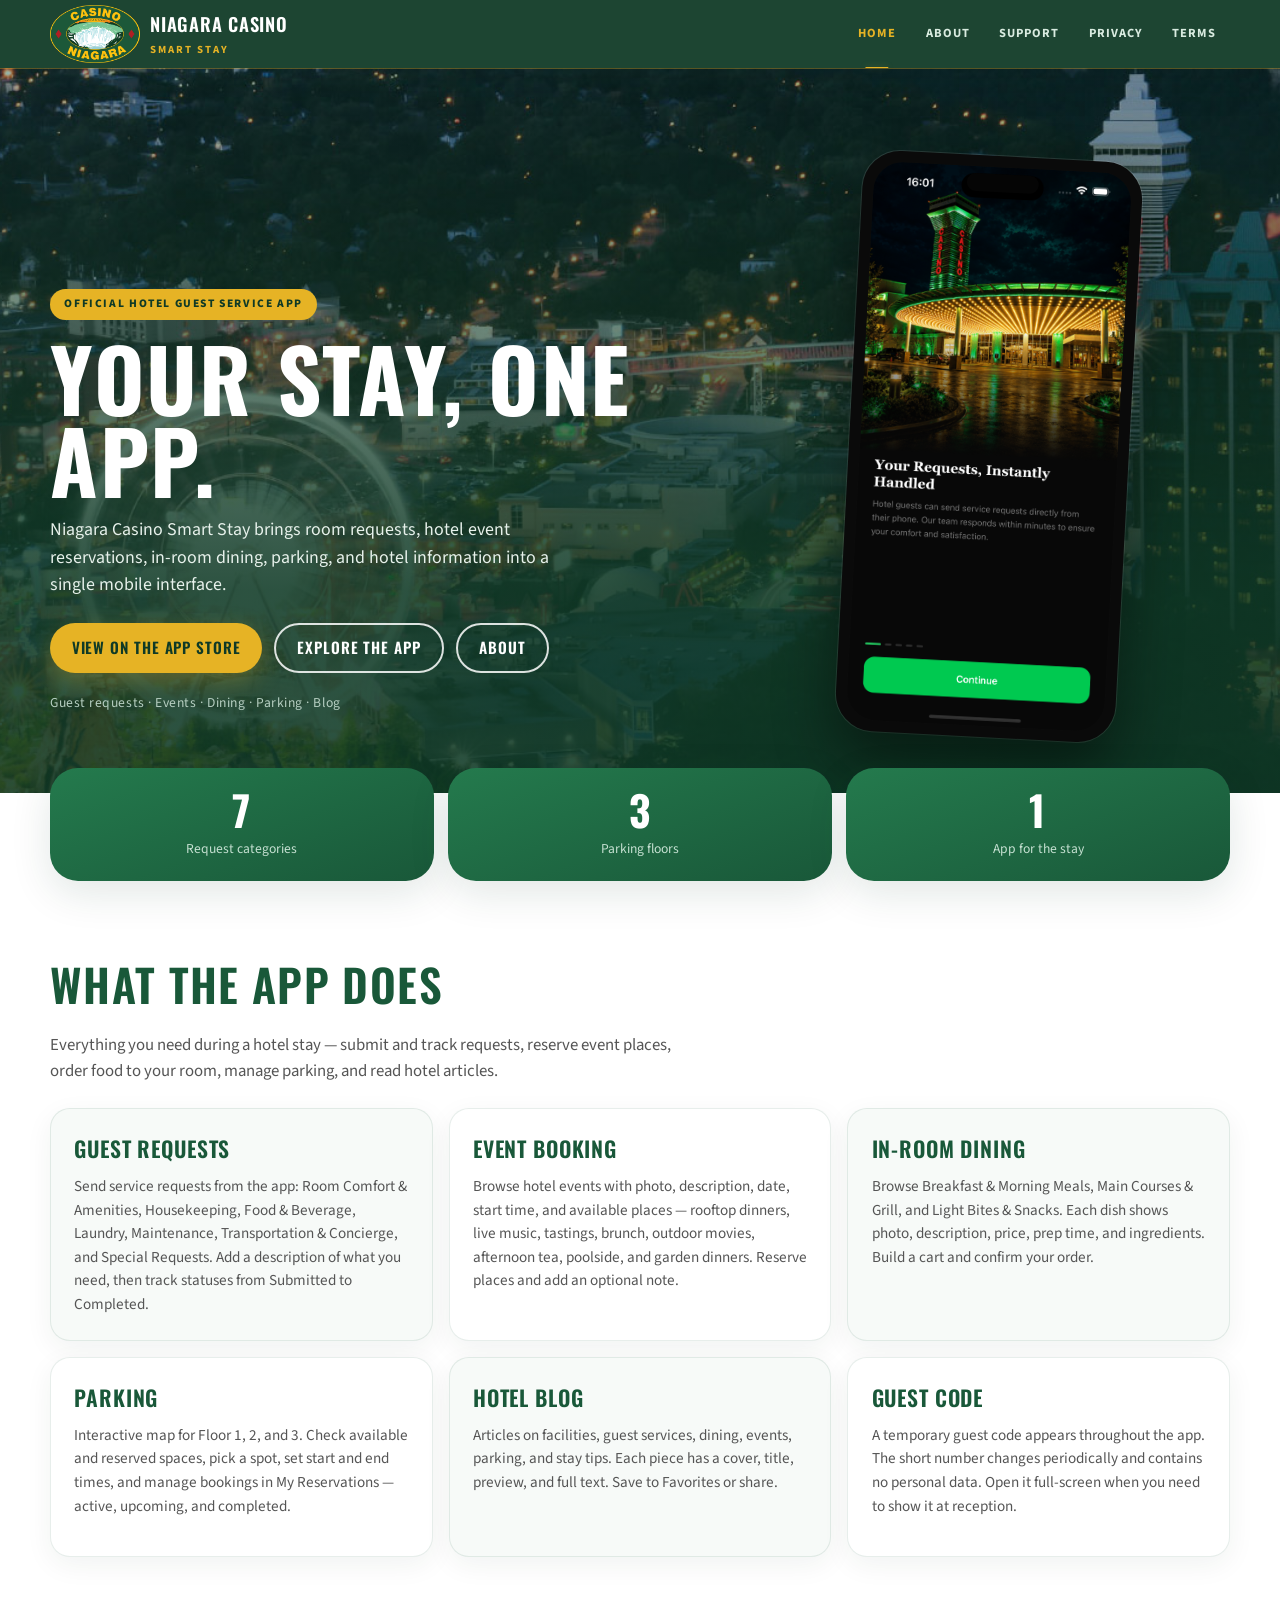
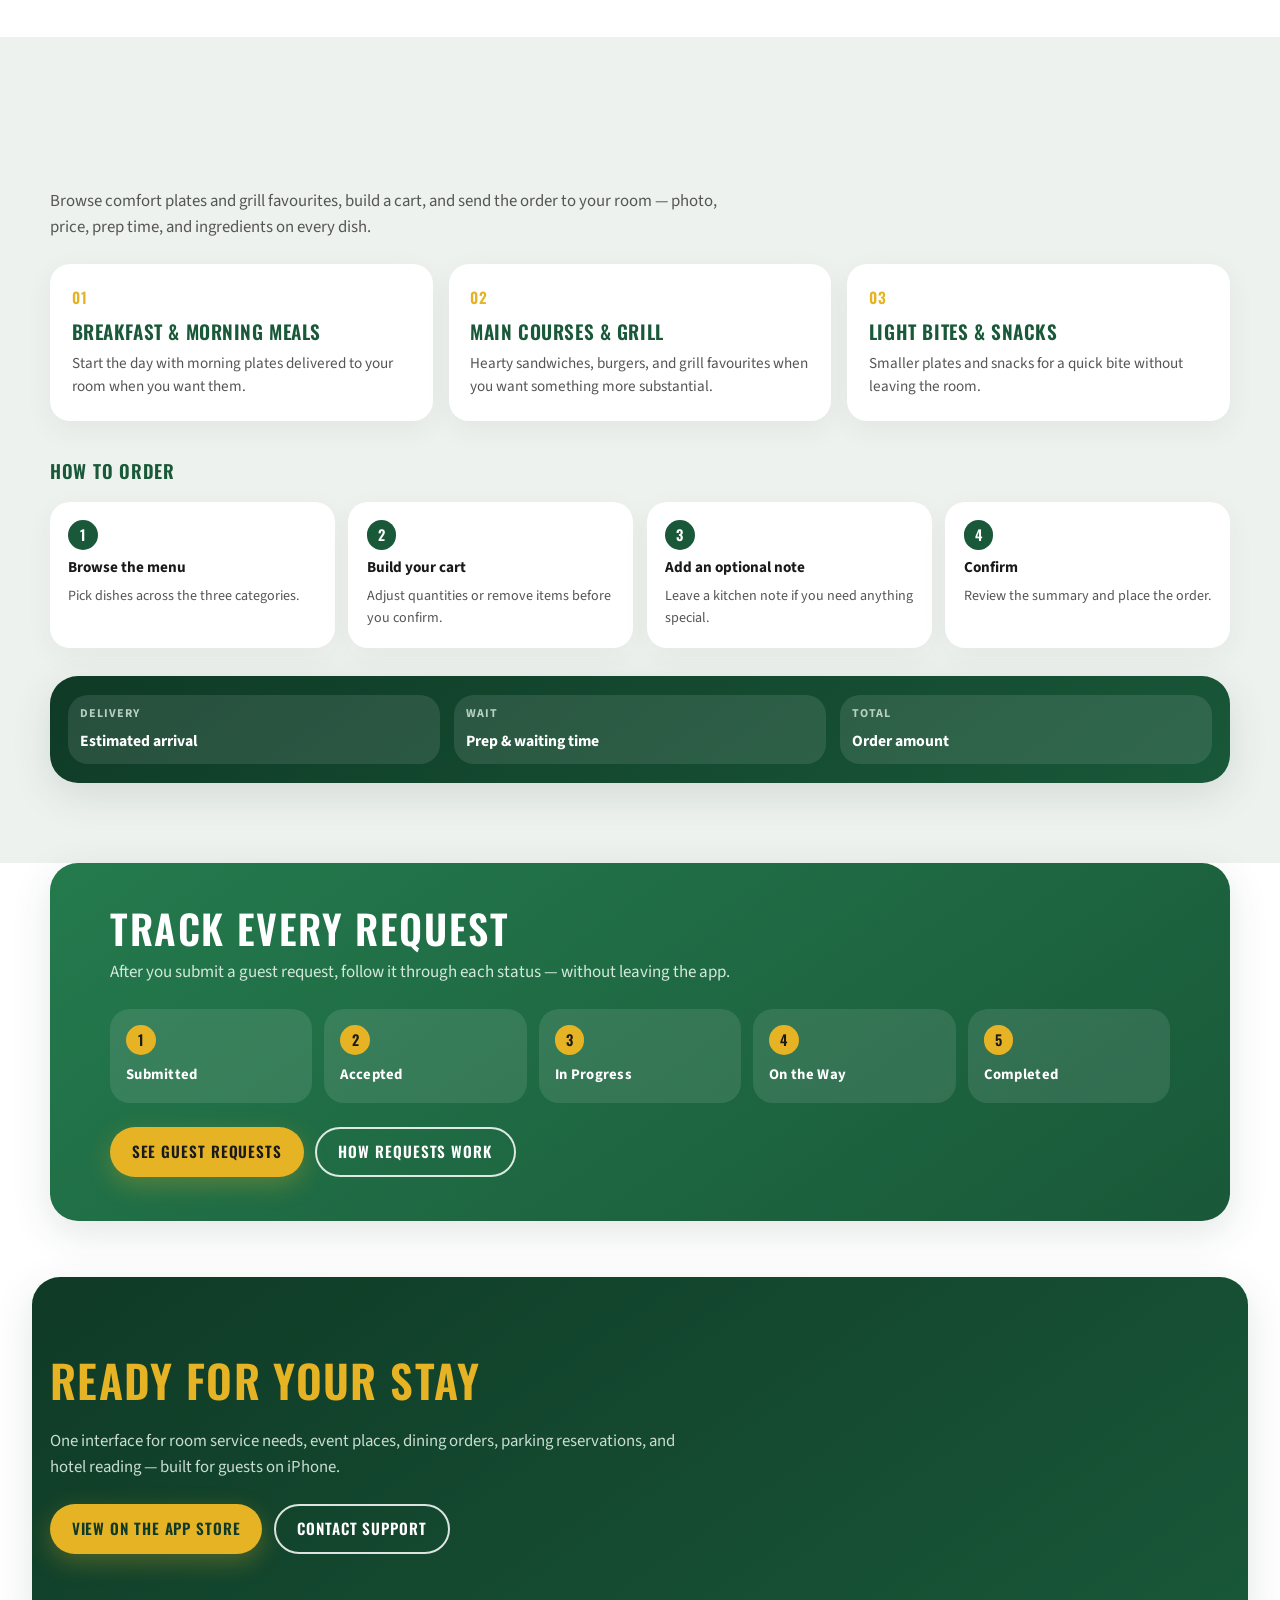
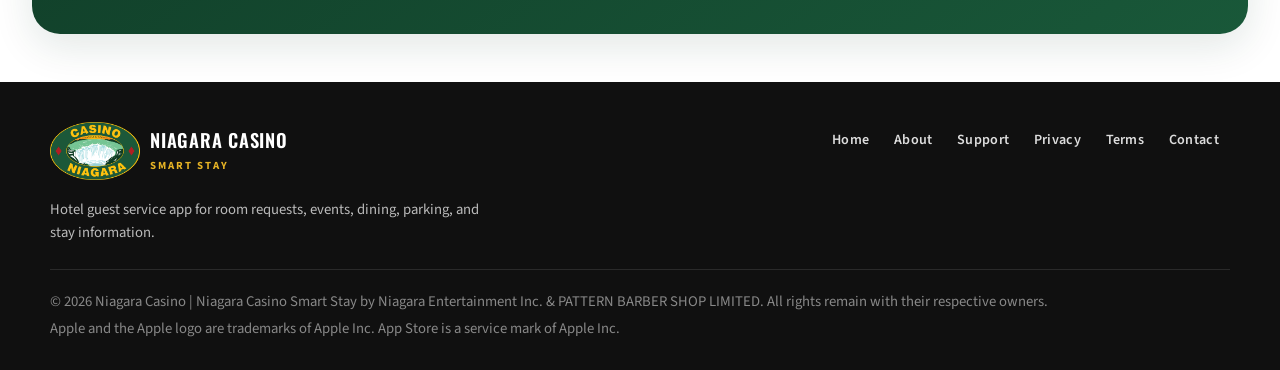
==== index.html @ 64c8ab22 "update Co-authored-by: Cursor <cursoragent@cursor.com>" ====
<!doctype html>
<html lang="en-CA">
  <head>
    <meta charset="utf-8" />
    <meta name="viewport" content="width=device-width, initial-scale=1" />
    <title>Niagara Casino Smart Stay</title>
    <meta
      name="description"
      content="Niagara Casino Smart Stay — hotel guest services in one app: room requests, event booking, in-room dining, parking, and hotel info."
    />
    <link rel="canonical" href="./" />
    <meta property="og:type" content="website" />
    <meta property="og:title" content="Niagara Casino Smart Stay" />
    <meta
      property="og:description"
      content="Room requests, events, dining, parking, and hotel info in one mobile app."
    />
    <meta
      property="og:image"
      content="assets/images/Casino_Niagara_Falls_1440x600.jpg"
    />
    <meta name="theme-color" content="#0f3a26" />
    <link rel="icon" href="assets/images/logo.png" type="image/png" />
    <link rel="manifest" href="site.webmanifest" />
    <link rel="stylesheet" href="assets/css/styles.css" />
  </head>
  <body>
    <a class="skip" href="#content">Skip to content</a>
    <header class="mast">
      <div class="shell mast-inner">
        <a class="brand" href="./">
          <img src="assets/images/logo.png" alt="" />
          <span><b>Niagara Casino</b><small>Smart Stay</small></span>
        </a>
        <button
          class="burger"
          type="button"
          aria-label="Open menu"
          aria-expanded="false"
          aria-controls="nav"
        >
          <i></i>
        </button>
        <nav class="menu" id="nav" aria-label="Primary">
          <ul>
            <li><a href="./" aria-current="page">Home</a></li>
            <li><a href="about/">About</a></li>
            <li><a href="support/">Support</a></li>
            <li><a href="privacy/">Privacy</a></li>
            <li><a href="terms/">Terms</a></li>
          </ul>
        </nav>
        <button
          class="shade"
          type="button"
          aria-label="Close menu"
          tabindex="-1"
        ></button>
      </div>
    </header>

    <main id="content">
      <section class="billboard">
        <div class="billboard-media" aria-hidden="true">
          <img
            src="assets/images/Casino_Niagara_Falls_1440x600.jpg"
            alt=""
            width="1440"
            height="600"
          />
        </div>
        <div class="shell billboard-grid">
          <div class="billboard-copy">
            <span class="tag">Official hotel guest service app</span>
            <h1>Your stay, one app.</h1>
            <p>
              Niagara Casino Smart Stay brings room requests, hotel event
              reservations, in-room dining, parking, and hotel information into
              a single mobile interface.
            </p>
            <div class="row">
              <a
                class="cta"
                href="https://apps.apple.com/us/app/niagara-casino-smart-stay/id6819690968"
                target="_blank"
                rel="noopener noreferrer"
                >View on the App Store</a
              >
              <a class="cta line" href="#features">Explore the app</a>
              <a class="cta line" href="about/">About</a>
            </div>
            <p class="meta">
              Guest requests · Events · Dining · Parking · Blog
            </p>
          </div>
          <figure class="phone-stage">
            <div class="phone">
              <img
                src="assets/images/app-screen.png?v=20261006"
                alt="Niagara Casino Smart Stay app screenshot"
                width="393"
                height="852"
              />
            </div>
          </figure>
        </div>
      </section>

      <ul class="ticker" aria-label="App highlights">
        <li><strong>7</strong><span>Request categories</span></li>
        <li><strong>3</strong><span>Parking floors</span></li>
        <li><strong>1</strong><span>App for the stay</span></li>
      </ul>

      <section class="block" id="features">
        <div class="shell">
          <h2 class="lead-line">What the app does</h2>
          <p class="blurb">
            Everything you need during a hotel stay — submit and track requests,
            reserve event places, order food to your room, manage parking, and
            read hotel articles.
          </p>
          <div class="mosaic">
            <article>
              <div>
                <h3>Guest Requests</h3>
                <p>
                  Send service requests from the app: Room Comfort &amp;
                  Amenities, Housekeeping, Food &amp; Beverage, Laundry,
                  Maintenance, Transportation &amp; Concierge, and Special
                  Requests. Add a description of what you need, then track
                  statuses from Submitted to Completed.
                </p>
              </div>
            </article>
            <article>
              <div>
                <h3>Event Booking</h3>
                <p>
                  Browse hotel events with photo, description, date, start time,
                  and available places — rooftop dinners, live music, tastings,
                  brunch, outdoor movies, afternoon tea, poolside, and garden
                  dinners. Reserve places and add an optional note.
                </p>
              </div>
            </article>
            <article>
              <div>
                <h3>In-Room Dining</h3>
                <p>
                  Browse Breakfast &amp; Morning Meals, Main Courses &amp;
                  Grill, and Light Bites &amp; Snacks. Each dish shows photo,
                  description, price, prep time, and ingredients. Build a cart
                  and confirm your order.
                </p>
              </div>
            </article>
            <article>
              <div>
                <h3>Parking</h3>
                <p>
                  Interactive map for Floor 1, 2, and 3. Check available and
                  reserved spaces, pick a spot, set start and end times, and
                  manage bookings in My Reservations — active, upcoming, and
                  completed.
                </p>
              </div>
            </article>
            <article>
              <div>
                <h3>Hotel Blog</h3>
                <p>
                  Articles on facilities, guest services, dining, events,
                  parking, and stay tips. Each piece has a cover, title,
                  preview, and full text. Save to Favorites or share.
                </p>
              </div>
            </article>
            <article>
              <div>
                <h3>Guest Code</h3>
                <p>
                  A temporary guest code appears throughout the app. The short
                  number changes periodically and contains no personal data.
                  Open it full-screen when you need to show it at reception.
                </p>
              </div>
            </article>
          </div>
        </div>
      </section>

      <section class="block dining" id="dining" aria-labelledby="dining-title">
        <div class="shell">
          <h2 class="lead-line" id="dining-title">In-Room Dining</h2>
          <p class="blurb">
            Browse comfort plates and grill favourites, build a cart, and send
            the order to your room — photo, price, prep time, and ingredients on
            every dish.
          </p>

          <div class="dining-menus">
            <article>
              <span>01</span>
              <h3>Breakfast &amp; Morning Meals</h3>
              <p>
                Start the day with morning plates delivered to your room when
                you want them.
              </p>
            </article>
            <article>
              <span>02</span>
              <h3>Main Courses &amp; Grill</h3>
              <p>
                Hearty sandwiches, burgers, and grill favourites when you want
                something more substantial.
              </p>
            </article>
            <article>
              <span>03</span>
              <h3>Light Bites &amp; Snacks</h3>
              <p>
                Smaller plates and snacks for a quick bite without leaving the
                room.
              </p>
            </article>
          </div>

          <h3 class="dining-sub">How to order</h3>
          <ol class="dining-steps">
            <li>
              <span>1</span><b>Browse the menu</b>
              <p>Pick dishes across the three categories.</p>
            </li>
            <li>
              <span>2</span><b>Build your cart</b>
              <p>Adjust quantities or remove items before you confirm.</p>
            </li>
            <li>
              <span>3</span><b>Add an optional note</b>
              <p>Leave a kitchen note if you need anything special.</p>
            </li>
            <li>
              <span>4</span><b>Confirm</b>
              <p>Review the summary and place the order.</p>
            </li>
          </ol>

          <div class="dining-summary" aria-label="Order summary highlights">
            <div><span>Delivery</span><strong>Estimated arrival</strong></div>
            <div><span>Wait</span><strong>Prep &amp; waiting time</strong></div>
            <div><span>Total</span><strong>Order amount</strong></div>
          </div>
        </div>
      </section>

      <section class="status-band" aria-labelledby="status-title">
        <div class="shell">
          <div class="status-head">
            <h2 id="status-title">Track every request</h2>
            <p>
              After you submit a guest request, follow it through each status —
              without leaving the app.
            </p>
          </div>
          <ol class="status-flow">
            <li><span>1</span><b>Submitted</b></li>
            <li><span>2</span><b>Accepted</b></li>
            <li><span>3</span><b>In Progress</b></li>
            <li><span>4</span><b>On the Way</b></li>
            <li><span>5</span><b>Completed</b></li>
          </ol>
          <div class="row">
            <a class="cta" href="#features">See guest requests</a>
            <a class="cta line" href="support/">How requests work</a>
          </div>
        </div>
      </section>

      <section class="block green">
        <div class="shell">
          <h2 class="lead-line">Ready for your stay</h2>
          <p class="blurb">
            One interface for room service needs, event places, dining orders,
            parking reservations, and hotel reading — built for guests on
            iPhone.
          </p>
          <div class="row">
            <a
              class="cta"
              href="https://apps.apple.com/us/app/niagara-casino-smart-stay/id6819690968"
              target="_blank"
              rel="noopener noreferrer"
              >View on the App Store</a
            >
            <a class="cta line" href="support/">Contact support</a>
          </div>
        </div>
      </section>
    </main>

    <footer class="floor">
      <div class="shell">
        <div class="floor-grid">
          <div>
            <a class="brand" href="./"
              ><img src="assets/images/logo.png" alt="" /><span
                ><b>Niagara Casino</b><small>Smart Stay</small></span
              ></a
            >
            <p>
              Hotel guest service app for room requests, events, dining,
              parking, and stay information.
            </p>
          </div>
          <ul>
            <li><a href="./">Home</a></li>
            <li><a href="about/">About</a></li>
            <li><a href="support/">Support</a></li>
            <li><a href="privacy/">Privacy</a></li>
            <li><a href="terms/">Terms</a></li>
            <li><a href="contact/">Contact</a></li>
          </ul>
        </div>
        <div class="floor-legal">
          <p>
            © 2026 Niagara Casino | Niagara Casino Smart Stay by Niagara Entertainment Inc. &amp; PATTERN BARBER SHOP LIMITED. All
            rights remain with their respective owners.
          </p>
          <p>
            Apple and the Apple logo are trademarks of Apple Inc. App Store is a
            service mark of Apple Inc.
          </p>
        </div>
      </div>
    </footer>
    <script src="assets/js/main.js" defer></script>
  </body>
</html>
---- assets/css/styles.css ----
@import url("https://fonts.googleapis.com/css2?family=Oswald:wght@500;600;700&family=Source+Sans+3:wght@400;600;700&display=swap");

:root {
  --green: #195839;
  --green-deep: #0f3a26;
  --green-mid: #247a4d;
  --gold: #e6b325;
  --gold-hot: #f2c84a;
  --ink: #1a1a1a;
  --muted: #555;
  --paper: #fff;
  --fog: #eef2ef;
  --max: 1180px;
  --mast: 4.25rem;
  --r: 1.25rem;
  --r-lg: 1.75rem;
  --r-pill: 999px;
  --soft: 0 12px 40px rgba(15, 58, 38, 0.12);
  color-scheme: light;
}

*, *::before, *::after { box-sizing: border-box; }
html { scroll-behavior: smooth; }
body {
  margin: 0;
  min-width: 320px;
  background: var(--paper);
  color: var(--ink);
  font-family: "Source Sans 3", "Segoe UI", sans-serif;
  font-size: 17px;
  line-height: 1.55;
  -webkit-font-smoothing: antialiased;
}
body.menu-open { overflow: hidden; }
img { display: block; max-width: 100%; }
a { color: inherit; }
button { font: inherit; color: inherit; }

.skip {
  position: fixed; z-index: 40; top: .75rem; left: .75rem;
  padding: .7rem .9rem; transform: translateY(-160%);
  border-radius: var(--r-pill);
  background: var(--gold); color: var(--green-deep); font-weight: 700;
}
.skip:focus { transform: none; }
:focus-visible { outline: 3px solid var(--gold); outline-offset: 3px; border-radius: .5rem; }

.shell { width: min(calc(100% - 2rem), var(--max)); margin-inline: auto; }

/* Mast — thick green bar, links uppercase */
.mast {
  position: sticky; z-index: 30; top: 0;
  background: rgba(15, 58, 38, 0.94);
  -webkit-backdrop-filter: blur(14px);
  backdrop-filter: blur(14px);
  box-shadow: 0 1px 0 rgba(230, 179, 37, 0.35), var(--soft);
}
.mast-ink {
  position: absolute;
  left: 0;
  bottom: 0;
  z-index: 1;
  height: 1.5px;
  width: 0;
  border-radius: 999px;
  background: var(--gold);
  box-shadow: 0 0 6px rgba(230, 179, 37, 0.35);
  pointer-events: none;
  opacity: 0;
  transform: translateX(0);
  transition:
    transform .4s cubic-bezier(.22, 1, .36, 1),
    width .4s cubic-bezier(.22, 1, .36, 1),
    opacity .25s ease;
}
.mast-ink.is-on { opacity: 1; }
.mast-ink.is-snap { transition: none; }
.mast-inner {
  display: flex; min-height: var(--mast); align-items: center; justify-content: space-between; gap: 1rem;
}
.brand {
  display: inline-flex; align-items: center; gap: .65rem; text-decoration: none; color: #fff;
}
.brand img { width: auto; height: 58px; object-fit: contain; }
.brand b { font-family: Oswald, sans-serif; font-size: 1.15rem; font-weight: 600; letter-spacing: .04em; text-transform: uppercase; }
.brand small { display: block; margin-top: .1rem; color: var(--gold); font-size: .68rem; font-weight: 700; letter-spacing: .18em; text-transform: uppercase; }

.menu { display: flex; align-items: center; gap: .35rem; }
.menu ul { display: flex; margin: 0; padding: 0; list-style: none; gap: .15rem; }
.menu a {
  display: inline-flex; min-height: 42px; align-items: center; padding: .35rem .85rem;
  border-radius: var(--r-pill);
  color: #d9ebe0; font-size: .78rem; font-weight: 700; letter-spacing: .08em; text-transform: uppercase; text-decoration: none;
  transition: background .2s ease, color .2s ease;
}
.menu a:hover,
.menu a:focus-visible { background: rgba(255,255,255,.08); color: var(--gold); }
.menu a[aria-current="page"] {
  background: transparent;
  color: var(--gold);
}
.menu a[aria-current="page"]:hover,
.menu a[aria-current="page"]:focus-visible {
  background: rgba(255,255,255,.06);
  color: var(--gold-hot);
}
.menu:has(a:hover) a[aria-current="page"]:not(:hover),
.menu:has(a:focus-visible) a[aria-current="page"]:not(:focus-visible) {
  color: #d9ebe0;
  background: transparent;
}

.burger {
  display: none; width: 46px; height: 46px; place-items: center;
  border: 1px solid rgba(255,255,255,.35); border-radius: var(--r-pill); background: transparent; cursor: pointer;
}
.burger i, .burger i::before, .burger i::after {
  display: block; width: 18px; height: 2px; background: #fff;
}
.burger i { position: relative; }
.burger i::before, .burger i::after { position: absolute; left: 0; content: ""; }
.burger i::before { top: -6px; }
.burger i::after { top: 6px; }
.burger[aria-expanded="true"] i { background: transparent; }
.burger[aria-expanded="true"] i::before { top: 0; transform: rotate(45deg); }
.burger[aria-expanded="true"] i::after { top: 0; transform: rotate(-45deg); }
.shade { display: none; }

.cta {
  display: inline-flex; min-height: 46px; align-items: center; justify-content: center;
  padding: .7rem 1.35rem; border: 0; border-radius: var(--r-pill);
  background: var(--gold); color: var(--green-deep);
  box-shadow: 0 8px 24px rgba(230, 179, 37, 0.28);
  font-family: Oswald, sans-serif; font-size: .95rem; font-weight: 600; letter-spacing: .06em;
  text-transform: uppercase; text-decoration: none;
  transition: transform .2s ease, background .2s ease, box-shadow .2s ease;
}
.cta:hover { background: var(--gold-hot); transform: translateY(-1px); box-shadow: 0 12px 28px rgba(230, 179, 37, 0.35); }
.cta.line { background: transparent; border: 2px solid rgba(255,255,255,.85); color: #fff; box-shadow: none; }
.cta.line:hover { background: #fff; color: var(--green-deep); transform: translateY(-1px); }
.cta.dark { background: var(--green); color: #fff; box-shadow: 0 8px 24px rgba(25, 88, 57, 0.25); }
.cta.dark:hover { background: var(--green-mid); }

/* Billboard hero — full bleed photo, text on top */
.billboard {
  position: relative; isolation: isolate;
  min-height: min(78vh, 720px);
  display: grid; align-items: end;
  color: #fff;
  overflow: hidden;
}
.billboard-media {
  position: absolute; inset: 0; z-index: -2;
  background: var(--green-deep) center / cover no-repeat;
}
.billboard-media img { width: 100%; height: 100%; object-fit: cover; }
.billboard::after {
  position: absolute; inset: 0; z-index: -1; content: "";
  background: linear-gradient(180deg, rgba(15,58,38,.35) 0%, rgba(15,58,38,.88) 72%);
}
.billboard-copy { padding: clamp(3rem, 8vw, 6rem) 0 clamp(2.5rem, 6vw, 4rem); max-width: none; }
.billboard-grid {
  display: grid;
  grid-template-columns: minmax(0, 1.15fr) minmax(240px, 0.85fr);
  align-items: end;
  gap: clamp(1.5rem, 4vw, 3rem);
  padding: clamp(3rem, 8vw, 5.5rem) 0 clamp(2.2rem, 5vw, 3.5rem);
}
.billboard-grid .billboard-copy { padding: 0; max-width: 42rem; }
.billboard .tag {
  display: inline-block; margin: 0 0 1rem; padding: .4rem .9rem;
  border-radius: var(--r-pill);
  background: var(--gold); color: var(--green-deep);
  font-size: .72rem; font-weight: 800; letter-spacing: .14em; text-transform: uppercase;
}
.billboard h1 {
  margin: 0 0 1rem;
  font-family: Oswald, sans-serif;
  font-size: clamp(2.8rem, 8vw, 5.4rem);
  font-weight: 700; line-height: .95; letter-spacing: .02em; text-transform: uppercase;
}
.billboard p { margin: 0 0 1.5rem; max-width: 34rem; color: #e7f1eb; font-size: 1.12rem; }
.billboard .row,
.status-band .row,
.block.green .row,
.cta-row { display: flex; flex-wrap: wrap; gap: .7rem; }
.status-band .cta.line,
.block.green .cta.line {
  background: transparent;
  border: 2px solid rgba(255,255,255,.85);
  color: #fff;
  box-shadow: none;
}
.status-band .cta.line:hover,
.block.green .cta.line:hover { background: #fff; color: var(--green-deep); }
.billboard .meta { margin-top: 1.2rem; color: #b7cfc2; font-size: .85rem; letter-spacing: .04em; }

.phone-stage {
  display: grid; justify-items: center; align-self: center; margin: 0;
}
.phone {
  position: relative;
  width: min(280px, 68vw);
  padding: 11px;
  border-radius: 2.35rem;
  background: #0a0a0a;
  box-shadow:
    0 30px 60px rgba(0, 0, 0, 0.45),
    0 0 0 1px rgba(255, 255, 255, 0.12);
  transform: rotate(3deg);
}
.phone::before {
  position: absolute; z-index: 2; top: 18px; left: 50%;
  width: 72px; height: 18px;
  transform: translateX(-50%);
  border-radius: 999px; background: #050505; content: "";
}
.phone img {
  width: 100%; height: auto; display: block;
  border-radius: 1.85rem; background: #111;
}

/* Soft ticker cards */
.ticker {
  display: grid; grid-template-columns: repeat(3, 1fr); gap: .9rem;
  width: min(calc(100% - 2rem), var(--max));
  margin: -1.6rem auto 0; padding: 0;
  position: relative; z-index: 2;
}
.ticker li {
  list-style: none; margin: 0; padding: 1.35rem 1.1rem; text-align: center;
  border: 0; border-radius: var(--r-lg);
  background: linear-gradient(160deg, var(--green-mid), var(--green));
  color: #fff;
  box-shadow: var(--soft);
  transition: transform .35s ease, box-shadow .35s ease;
}
.ticker li:last-child { border-right: 0; }
.ticker li:hover {
  transform: translateY(-3px);
  box-shadow: 0 16px 36px rgba(15, 58, 38, 0.2);
}
.ticker strong {
  display: block; font-family: Oswald, sans-serif; font-size: clamp(1.8rem, 4vw, 2.6rem);
  font-weight: 700; letter-spacing: .04em; line-height: 1;
}
.ticker span { display: block; margin-top: .45rem; color: #c5e0d1; font-size: .85rem; }

/* Sections */
.block { padding: clamp(3rem, 7vw, 5rem) 0; }
.block.fog { background: var(--fog); }
.block.green {
  margin: 0 clamp(1rem, 4vw, 2rem) clamp(2rem, 5vw, 3rem);
  border-radius: var(--r-lg);
  background: linear-gradient(145deg, var(--green-deep), var(--green));
  color: #fff;
  box-shadow: var(--soft);
}
.lead-line {
  margin: 0 0 1.5rem;
  font-family: Oswald, sans-serif; font-size: clamp(1.8rem, 4vw, 2.8rem);
  font-weight: 600; letter-spacing: .03em; text-transform: uppercase; line-height: 1.05; color: var(--green);
}
.block.green .lead-line { color: var(--gold); }
.blurb { margin: 0 0 1.5rem; max-width: 40rem; color: var(--muted); font-size: 1.05rem; }
.block.green .blurb { color: #c9ddd2; }

/* Soft mosaic cards */
.mosaic {
  display: grid; grid-template-columns: repeat(3, 1fr); gap: 1rem;
  background: transparent; border: 0;
}
.mosaic article {
  display: flex; flex-direction: column; justify-content: space-between;
  min-height: 200px; padding: 1.45rem;
  border: 1px solid rgba(25, 88, 57, 0.1);
  border-radius: var(--r);
  background: #fff;
  box-shadow: 0 8px 28px rgba(15, 58, 38, 0.06);
  transition: transform .35s ease, box-shadow .35s ease, border-color .35s ease;
}
.mosaic article:nth-child(odd) { background: #f7faf8; }
.mosaic article:hover {
  transform: translateY(-4px);
  border-color: rgba(25, 88, 57, 0.22);
  box-shadow: 0 16px 36px rgba(15, 58, 38, 0.12);
}
.mosaic h3 {
  margin: 0 0 .6rem;
  font-family: Oswald, sans-serif; font-size: 1.35rem; font-weight: 600;
  letter-spacing: .04em; text-transform: uppercase; color: var(--green);
}
.mosaic p { margin: 0; color: var(--muted); font-size: .95rem; }
.mosaic a { color: var(--green); font-weight: 700; text-decoration: none; border-bottom: 1px solid transparent; transition: border-color .2s ease; }
.mosaic a:hover { border-bottom-color: var(--green); }

.alert {
  margin-top: 1.5rem; padding: 1.05rem 1.25rem;
  border: 1px solid #e8a0a0; border-radius: var(--r);
  background: #ffe8e8; color: #333; font-size: .95rem;
}
.alert a { color: var(--green); font-weight: 700; }

/* In-room dining spotlight */
.dining { background: var(--fog); }
.dining .blurb { max-width: 42rem; }
.dining-menus {
  display: grid;
  grid-template-columns: repeat(3, minmax(0, 1fr));
  gap: 1rem;
  margin: 0 0 2.25rem;
}
.dining-menus article {
  padding: 1.4rem 1.35rem;
  border-radius: var(--r);
  background: #fff;
  box-shadow: 0 8px 28px rgba(15, 58, 38, 0.06);
  transition: transform .35s ease, box-shadow .35s ease;
}
.dining-menus article:hover {
  transform: translateY(-3px);
  box-shadow: var(--soft);
}
.dining-menus span {
  display: inline-block;
  margin-bottom: .7rem;
  color: var(--gold);
  font-family: Oswald, sans-serif;
  font-size: .95rem;
  font-weight: 600;
  letter-spacing: .08em;
}
.dining-menus h3 {
  margin: 0 0 .55rem;
  font-family: Oswald, sans-serif;
  font-size: 1.2rem;
  font-weight: 600;
  letter-spacing: .03em;
  text-transform: uppercase;
  color: var(--green);
  line-height: 1.15;
}
.dining-menus p { margin: 0; color: var(--muted); font-size: .95rem; }
.dining-sub {
  margin: 0 0 1rem;
  font-family: Oswald, sans-serif;
  font-size: 1.15rem;
  font-weight: 600;
  letter-spacing: .04em;
  text-transform: uppercase;
  color: var(--green);
}
.dining-steps {
  display: grid;
  grid-template-columns: repeat(4, minmax(0, 1fr));
  gap: .85rem;
  margin: 0 0 1.75rem;
  padding: 0;
  list-style: none;
}
.dining-steps li {
  display: grid;
  gap: .4rem;
  align-content: start;
  padding: 1.15rem;
  border-radius: var(--r);
  background: #fff;
  box-shadow: 0 8px 28px rgba(15, 58, 38, 0.05);
}
.dining-steps span {
  display: inline-grid;
  place-items: center;
  width: 1.85rem;
  height: 1.85rem;
  border-radius: 999px;
  background: var(--green);
  color: #fff;
  font-family: Oswald, sans-serif;
  font-size: .9rem;
  font-weight: 600;
}
.dining-steps b {
  font-size: .95rem;
  font-weight: 700;
  color: var(--ink);
}
.dining-steps p {
  margin: 0;
  color: var(--muted);
  font-size: .88rem;
}
.dining-summary {
  display: grid;
  grid-template-columns: repeat(3, minmax(0, 1fr));
  gap: .85rem;
  padding: 1.15rem;
  border-radius: var(--r-lg);
  background: linear-gradient(145deg, var(--green-deep), var(--green));
  color: #fff;
  box-shadow: var(--soft);
}
.dining-summary div {
  padding: .65rem .75rem;
  border-radius: var(--r);
  background: rgba(255,255,255,.1);
}
.dining-summary span {
  display: block;
  margin-bottom: .25rem;
  color: #b7cfc2;
  font-size: .75rem;
  font-weight: 700;
  letter-spacing: .08em;
  text-transform: uppercase;
}
.dining-summary strong {
  font-size: .98rem;
  font-weight: 700;
}

/* Request status band */
.status-band {
  margin: 0 auto clamp(2rem, 5vw, 3.5rem);
  width: min(calc(100% - 2rem), var(--max));
  padding: clamp(1.75rem, 4vw, 2.75rem);
  border-radius: var(--r-lg);
  background: linear-gradient(145deg, var(--green-mid), var(--green));
  color: #fff;
  box-shadow: var(--soft);
}
.status-head { max-width: 40rem; margin-bottom: 1.5rem; }
.status-head h2 {
  margin: 0 0 .65rem;
  font-family: Oswald, sans-serif;
  font-size: clamp(1.8rem, 3.5vw, 2.5rem);
  font-weight: 600;
  letter-spacing: .04em;
  text-transform: uppercase;
  line-height: 1.05;
}
.status-head p { margin: 0; color: #d5e8dc; }
.status-flow {
  display: grid;
  grid-template-columns: repeat(5, minmax(0, 1fr));
  gap: .75rem;
  margin: 0 0 1.5rem;
  padding: 0;
  list-style: none;
}
.status-flow li {
  display: grid;
  gap: .55rem;
  justify-items: start;
  padding: 1rem;
  border-radius: var(--r);
  background: rgba(255,255,255,.1);
  transition: transform .35s ease, background .35s ease;
}
.status-flow li:hover {
  transform: translateY(-2px);
  background: rgba(255,255,255,.16);
}
.status-flow span {
  display: inline-grid;
  place-items: center;
  width: 1.85rem;
  height: 1.85rem;
  border-radius: 999px;
  background: var(--gold);
  color: var(--ink);
  font-family: Oswald, sans-serif;
  font-size: .9rem;
  font-weight: 600;
}
.status-flow b {
  font-size: .92rem;
  font-weight: 700;
  letter-spacing: .02em;
}
.status-band .cta { background: var(--gold); color: var(--ink); }
.status-band .cta:hover { filter: brightness(1.05); }
.mark-box { display: flex; align-items: center; min-height: 72px; padding: .9rem 1rem; border-radius: var(--r); background: #fff; }
.mark-box img { width: min(100%, 280px); height: auto; }
.tiny { color: #a9c7b6; font-size: .78rem; }

/* Footer */
.floor {
  padding: 2.5rem 0 1.5rem; background: #101010; color: #bbb;
}
.floor-grid { display: grid; grid-template-columns: 1.2fr 1fr; gap: 2rem; margin-bottom: 1.5rem; align-items: start; }
.floor .brand b { color: #fff; }
.floor p { margin: .7rem 0 0; max-width: 28rem; font-size: .92rem; }
.floor ul {
  display: flex; flex-wrap: wrap; align-items: center; justify-content: flex-end;
  gap: .15rem .15rem; margin: 0; padding: 0; list-style: none;
}
.floor a {
  display: inline-flex; min-height: 38px; align-items: center;
  color: #ddd; text-decoration: none; font-size: .88rem;
}
.floor ul a {
  padding: .2rem .7rem;
  border-radius: var(--r-pill);
  font-weight: 600;
  letter-spacing: .02em;
  transition: color .2s ease, background .2s ease;
}
.floor ul a:hover { color: var(--gold); background: rgba(255,255,255,.06); }
.floor .brand:hover { color: #fff; }
.floor-legal { padding-top: 1rem; border-top: 1px solid #2a2a2a; font-size: .75rem; color: #888; }
.floor-legal p { margin: .3rem 0; max-width: none; }

/* Inner pages */
.page-banner {
  background: linear-gradient(145deg, var(--green-deep), var(--green));
  color: #fff; padding: clamp(3rem, 8vw, 5rem) 0 2.5rem;
  border-bottom: 0;
}
.page-banner h1 {
  margin: 0 0 .8rem; font-family: Oswald, sans-serif;
  font-size: clamp(2.4rem, 6vw, 4rem); font-weight: 700; letter-spacing: .03em; text-transform: uppercase; line-height: 1;
}
.page-banner p { margin: 0; max-width: 38rem; color: #c9ddd2; font-size: 1.08rem; }

.stack { display: grid; gap: 1rem; }
.panel {
  padding: 1.35rem; border: 0; border-left: 0;
  border-radius: var(--r);
  background: var(--fog);
  box-shadow: 0 6px 22px rgba(15, 58, 38, 0.05);
}
.panel h3 {
  margin: 0 0 .5rem; font-family: Oswald, sans-serif; font-size: 1.2rem;
  letter-spacing: .04em; text-transform: uppercase; color: var(--green);
}
.panel p { margin: 0; color: var(--muted); }

.cols-2 { display: grid; grid-template-columns: 1.2fr .8fr; gap: 1.5rem; align-items: start; }
.sidebox {
  padding: 1.35rem;
  border-radius: var(--r-lg);
  background: linear-gradient(160deg, var(--green-deep), var(--green));
  color: #fff;
  box-shadow: var(--soft);
}
.sidebox h2 { margin: 0 0 .7rem; font-family: Oswald, sans-serif; font-size: 1.2rem; letter-spacing: .05em; text-transform: uppercase; color: var(--gold); }
.sidebox p { margin: 0 0 1rem; color: #c9ddd2; font-size: .95rem; }
.facts { margin: 0 0 1rem; padding: 0; list-style: none; }
.facts li { padding: .55rem 0; border-bottom: 1px solid rgba(255,255,255,.12); font-size: .92rem; }
.facts span { display: block; color: var(--gold); font-size: .7rem; letter-spacing: .1em; text-transform: uppercase; }
.facts a { color: #fff; overflow-wrap: anywhere; }

.faq details {
  margin-bottom: .65rem; padding: 0 1rem;
  border: 1px solid rgba(25, 88, 57, 0.12); border-radius: var(--r);
  background: #fff;
  box-shadow: 0 4px 16px rgba(15, 58, 38, 0.04);
}
.faq summary {
  display: flex; justify-content: space-between; gap: 1rem; align-items: center;
  min-height: 3.4rem; padding: .85rem 0; font-weight: 700; cursor: pointer; list-style: none;
}
.faq summary::-webkit-details-marker { display: none; }
.faq summary::after {
  flex: 0 0 auto;
  width: .55rem;
  height: .55rem;
  margin-right: .35rem;
  border-right: 2px solid var(--green);
  border-bottom: 2px solid var(--green);
  transform: rotate(45deg);
  transition: transform .2s ease;
  content: "";
}
.faq details[open] summary::after {
  transform: rotate(225deg);
  margin-top: .25rem;
}
.faq p { margin: 0 0 1rem; color: var(--muted); }
.faq a { color: var(--green); font-weight: 700; }

.contact-grid { display: grid; grid-template-columns: 1fr 1fr; gap: 1rem; }
.contact-grid article {
  padding: 1.4rem;
  border: 0; border-top: 0;
  border-radius: var(--r);
  background: var(--fog);
  box-shadow: 0 8px 24px rgba(15, 58, 38, 0.06);
}
.contact-grid h2 {
  margin: 0 0 .6rem; font-family: Oswald, sans-serif; font-size: 1.4rem;
  letter-spacing: .04em; text-transform: uppercase; color: var(--green);
}
.contact-grid p { margin: 0 0 .8rem; color: var(--muted); }
.contact-grid .facts li { border-color: #d5ddd8; }
.contact-grid .facts span { color: var(--green); }
.contact-grid .facts a { color: var(--ink); }

.legal { max-width: 44rem; }
.legal-meta {
  display: flex; flex-wrap: wrap; gap: .4rem 1.2rem; margin-bottom: 1.4rem;
  padding: 1rem 1.15rem;
  border: 0; border-radius: var(--r);
  background: var(--fog);
  color: var(--muted); font-size: .9rem;
}
.legal h2 {
  margin: 2rem 0 .7rem; font-family: Oswald, sans-serif; font-size: 1.25rem;
  letter-spacing: .04em; text-transform: uppercase; color: var(--green);
}
.legal h3 { margin: 1.2rem 0 .5rem; }
.legal h4 { margin: 1rem 0 .4rem; font-size: 1rem; }
.legal p, .legal li { color: #444; }
.legal a { color: var(--green); font-weight: 700; }
.legal ul { padding-left: 1.2rem; }
.legal ul ul { margin: .4rem 0; }

.miss {
  display: grid; min-height: calc(100vh - var(--mast)); place-items: center;
  padding: 4rem 0; text-align: center; background: var(--fog);
}
.miss .code {
  margin: 0; font-family: Oswald, sans-serif; font-size: clamp(6rem, 18vw, 10rem);
  line-height: .8; color: var(--green);
}
.miss h1 {
  margin: 1rem 0; font-family: Oswald, sans-serif; font-size: clamp(1.8rem, 4vw, 2.8rem);
  letter-spacing: .04em; text-transform: uppercase;
}
.miss p { max-width: 28rem; margin: 0 auto 1.3rem; color: var(--muted); }
.miss .row { justify-content: center; }

.slot {
  display: grid; min-height: 8rem; place-items: center; padding: 1rem;
  border: 1px dashed rgba(25,88,57,.4); border-radius: var(--r);
  background: repeating-linear-gradient(-45deg, transparent, transparent 8px, rgba(25,88,57,.05) 8px, rgba(25,88,57,.05) 16px);
  color: var(--muted); font-size: .8rem; text-align: center;
}

@media (max-width: 900px) {
  .ticker { grid-template-columns: 1fr; margin-top: -1rem; }
  .ticker li { border-right: 0; border-bottom: 0; }
  .mosaic { grid-template-columns: 1fr; }
  .cols-2, .contact-grid, .floor-grid, .billboard-grid { grid-template-columns: 1fr; }
  .floor ul { justify-content: flex-start; }
  .status-flow { grid-template-columns: 1fr 1fr; }
  .status-flow li:last-child { grid-column: 1 / -1; }
  .dining-menus { grid-template-columns: 1fr; }
  .dining-steps { grid-template-columns: 1fr 1fr; }
  .dining-summary { grid-template-columns: 1fr 1fr; }
  .block.green { margin-inline: 1rem; }
  .phone-stage { order: -1; margin-bottom: .5rem; }
  .phone { transform: rotate(0); width: min(240px, 62vw); }
}

@media (max-width: 760px) {
  .burger { display: grid; }
  .mast-ink { display: none; }
  .menu {
    position: fixed; z-index: 29; top: var(--mast); right: 0;
    width: min(88vw, 340px); height: calc(100dvh - var(--mast));
    display: flex; flex-direction: column; align-items: stretch;
    padding: 1rem; transform: translateX(105%);
    border-radius: var(--r-lg) 0 0 var(--r-lg);
    background: var(--green-deep); visibility: hidden;
    transition: transform .25s ease, visibility .25s ease;
    box-shadow: -16px 0 40px rgba(0,0,0,.25);
  }
  .menu.is-open { transform: none; visibility: visible; }
  .menu ul { display: grid; }
  .menu a { min-height: 48px; color: #fff; font-size: .9rem; }
  .shade {
    display: block; position: fixed; z-index: 28; inset: var(--mast) 0 0; border: 0;
    background: rgba(0,0,0,.45); opacity: 0; pointer-events: none;
    transition: opacity .3s ease;
  }
  .shade.is-on { opacity: 1; pointer-events: auto; }
  .brand small { display: none; }
}

@media (prefers-reduced-motion: reduce) {
  html { scroll-behavior: auto; }
  .menu, .shade, .cta, .mosaic article, .ticker li, .status-flow li, .dining-menus article, .panel, .brand img {
    transition: none !important;
  }
  .js-reveal .reveal,
  .js-reveal .reveal-stagger > * {
    opacity: 1 !important;
    transform: none !important;
    transition: none !important;
  }
}

/* Scroll appear — only after JS enables .js-reveal */
.js-reveal .reveal {
  opacity: 0;
  transform: translateY(18px);
  transition:
    opacity .65s cubic-bezier(.22, 1, .36, 1),
    transform .65s cubic-bezier(.22, 1, .36, 1);
}
.js-reveal .reveal.is-in {
  opacity: 1;
  transform: none;
}
.js-reveal .reveal-stagger > * {
  opacity: 0;
  transform: translateY(14px);
  transition:
    opacity .6s cubic-bezier(.22, 1, .36, 1),
    transform .6s cubic-bezier(.22, 1, .36, 1);
}
.js-reveal .reveal-stagger.is-in > *:nth-child(1) { transition-delay: .04s; }
.js-reveal .reveal-stagger.is-in > *:nth-child(2) { transition-delay: .1s; }
.js-reveal .reveal-stagger.is-in > *:nth-child(3) { transition-delay: .16s; }
.js-reveal .reveal-stagger.is-in > *:nth-child(4) { transition-delay: .22s; }
.js-reveal .reveal-stagger.is-in > *:nth-child(5) { transition-delay: .28s; }
.js-reveal .reveal-stagger.is-in > *:nth-child(6) { transition-delay: .34s; }
.js-reveal .reveal-stagger.is-in > * {
  opacity: 1;
  transform: none;
}
.js-reveal .mosaic.reveal-stagger.is-in > article:hover { transform: translateY(-4px); }
.js-reveal .dining-menus.reveal-stagger.is-in > article:hover { transform: translateY(-3px); }
.js-reveal .ticker.reveal-stagger.is-in > li:hover { transform: translateY(-3px); }
.js-reveal .status-flow.reveal-stagger.is-in > li:hover { transform: translateY(-2px); }

.panel {
  transition: transform .35s ease, box-shadow .35s ease;
}
.panel:hover {
  transform: translateY(-2px);
  box-shadow: 0 12px 28px rgba(15, 58, 38, 0.1);
}
.brand img {
  transition: transform .35s ease;
}
.brand:hover img {
  transform: scale(1.03);
}
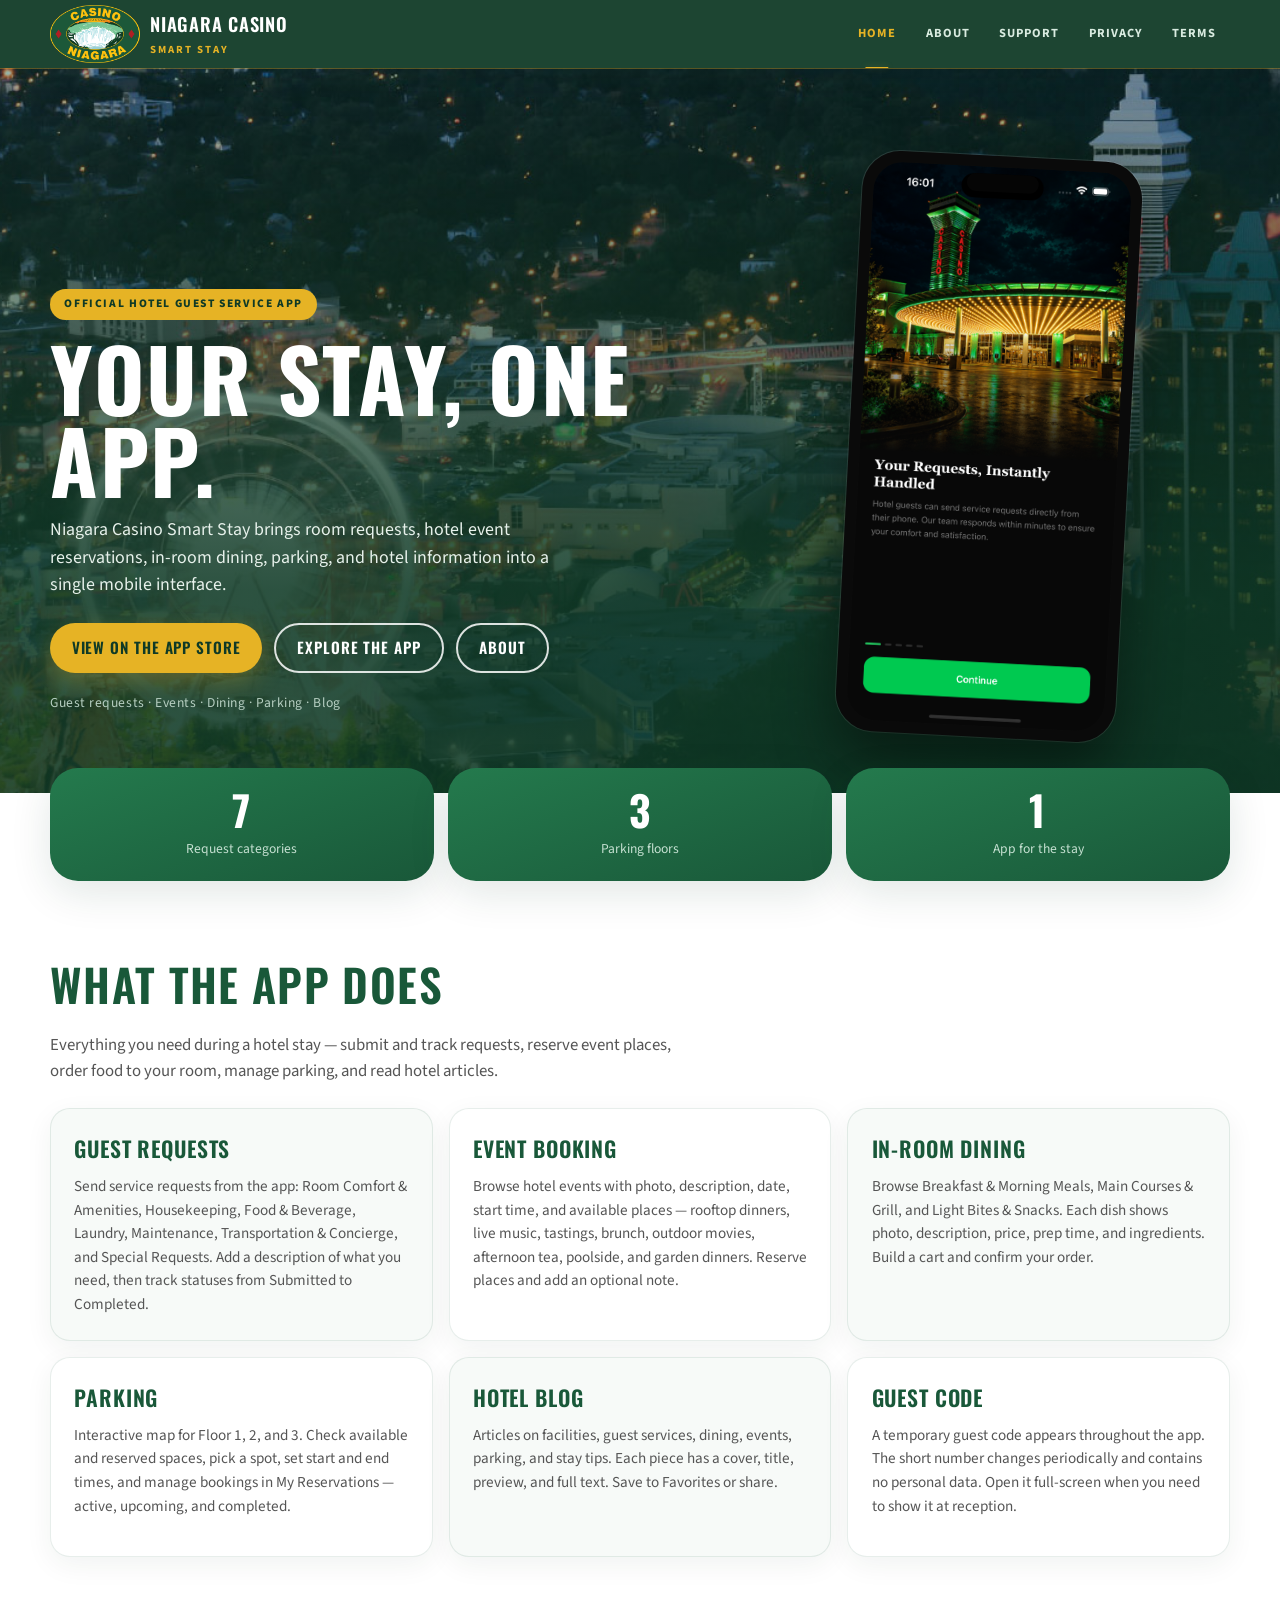
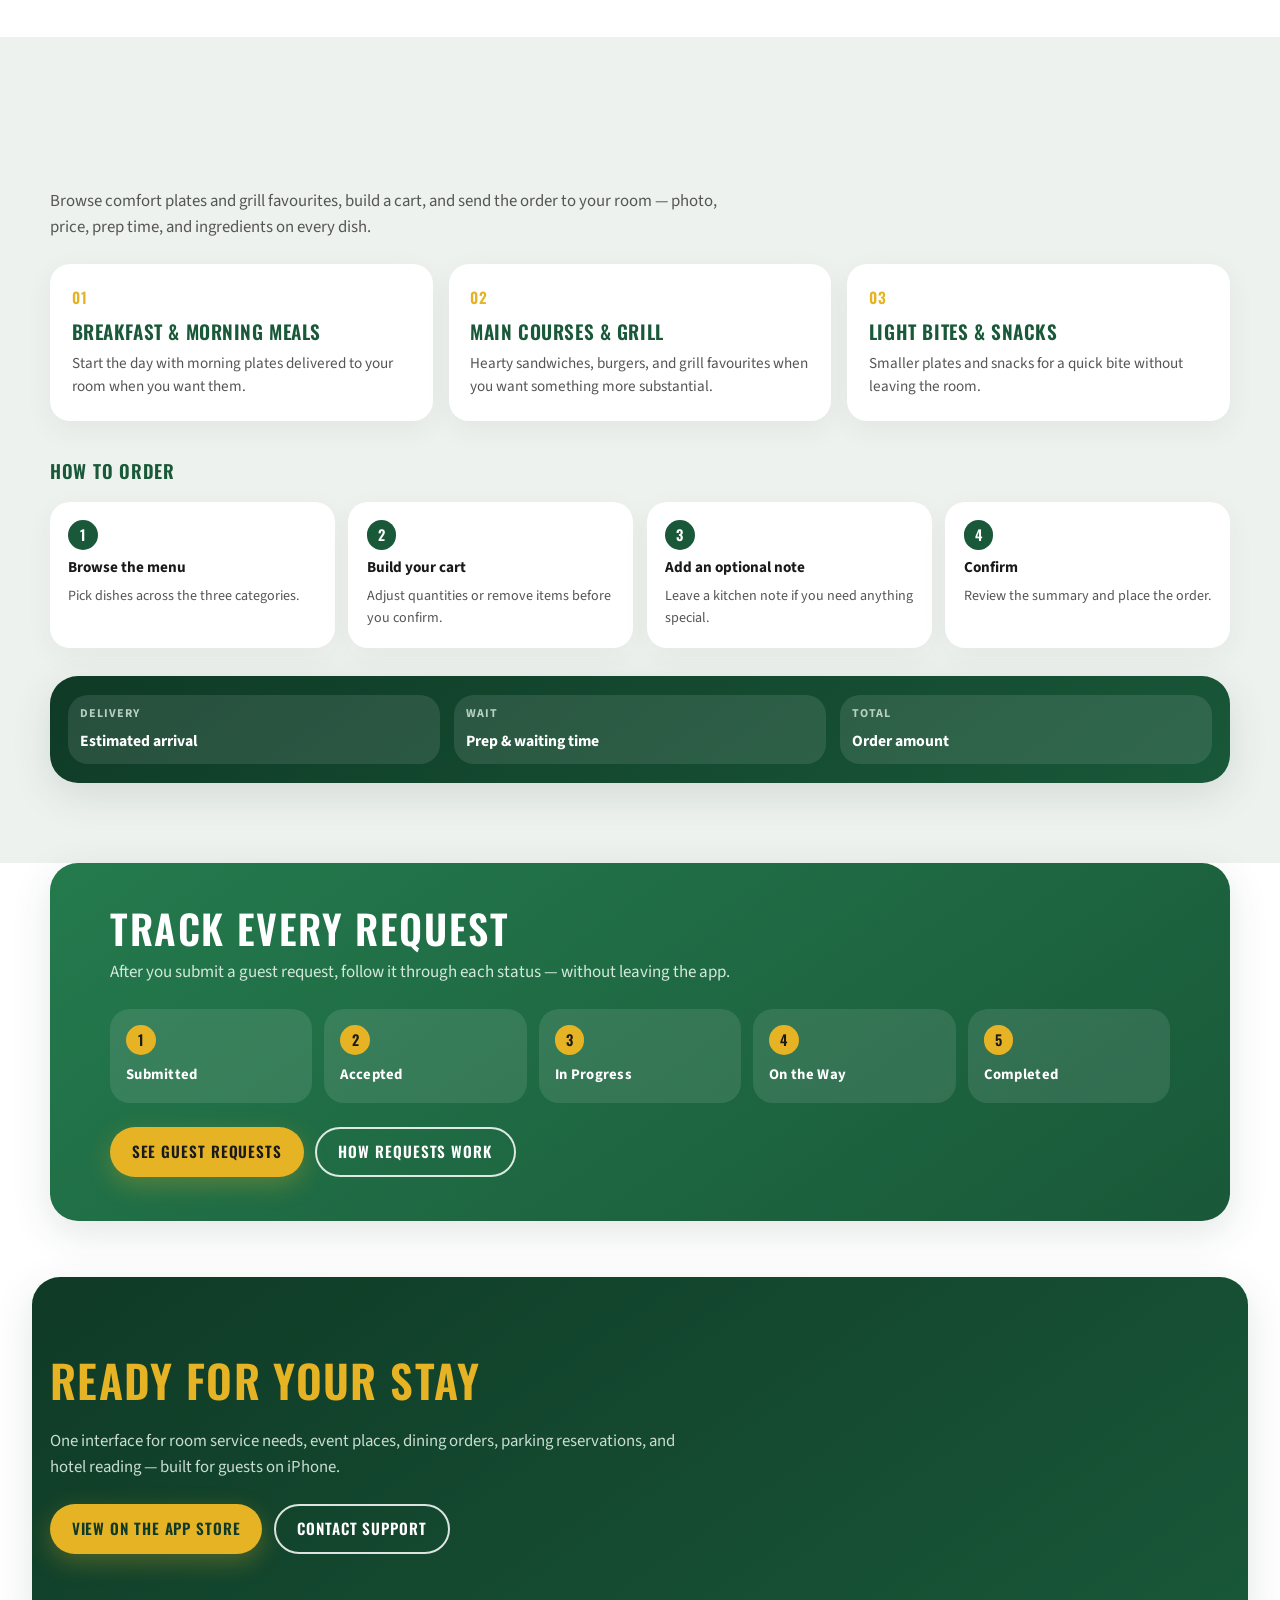
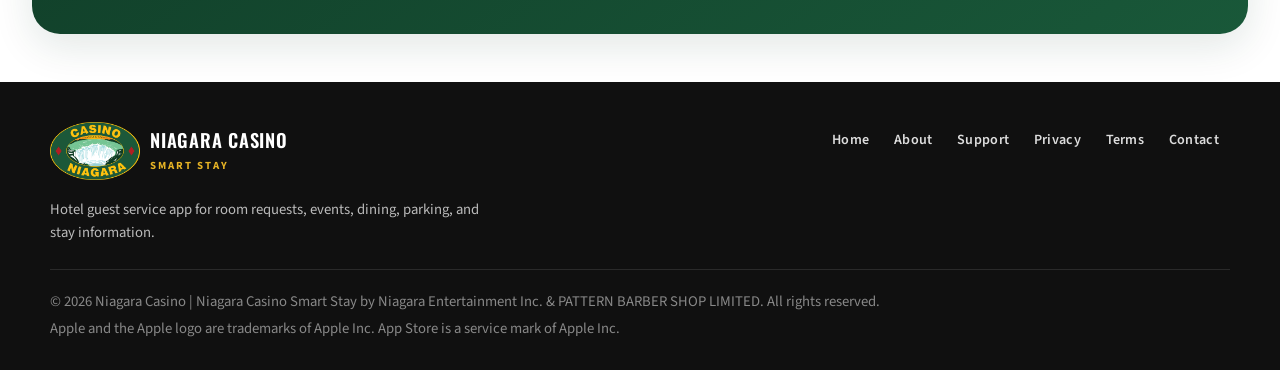
==== commit 99f6fa43: "upd Co-authored-by: Cursor <cursoragent@cursor.com>" ====
--- a/index.html
+++ b/index.html
@@ -324,8 +324,7 @@
         </div>
         <div class="floor-legal">
           <p>
-            © 2026 Niagara Casino | Niagara Casino Smart Stay by Niagara Entertainment Inc. &amp; PATTERN BARBER SHOP LIMITED. All
-            rights remain with their respective owners.
+            © 2026 Niagara Casino | Niagara Casino Smart Stay by Niagara Entertainment Inc. &amp; PATTERN BARBER SHOP LIMITED. All rights reserved.
           </p>
           <p>
             Apple and the Apple logo are trademarks of Apple Inc. App Store is a
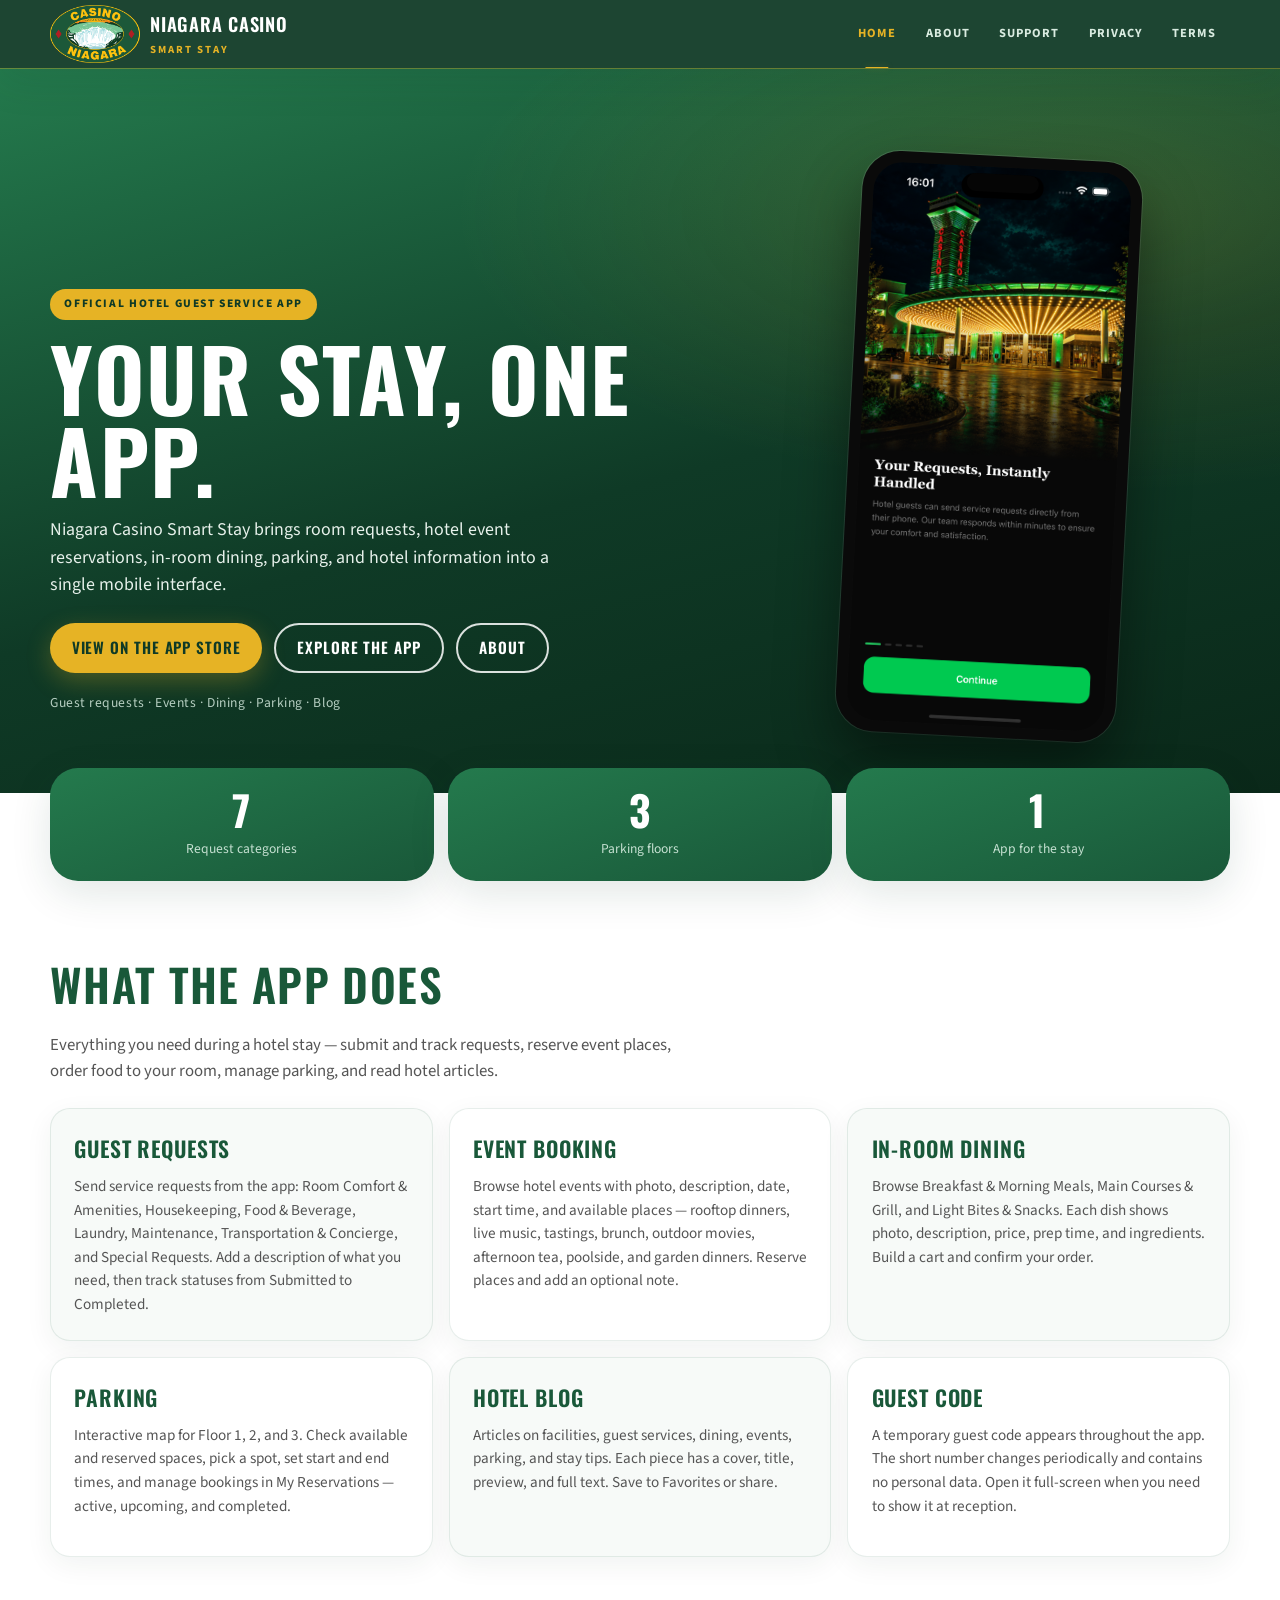
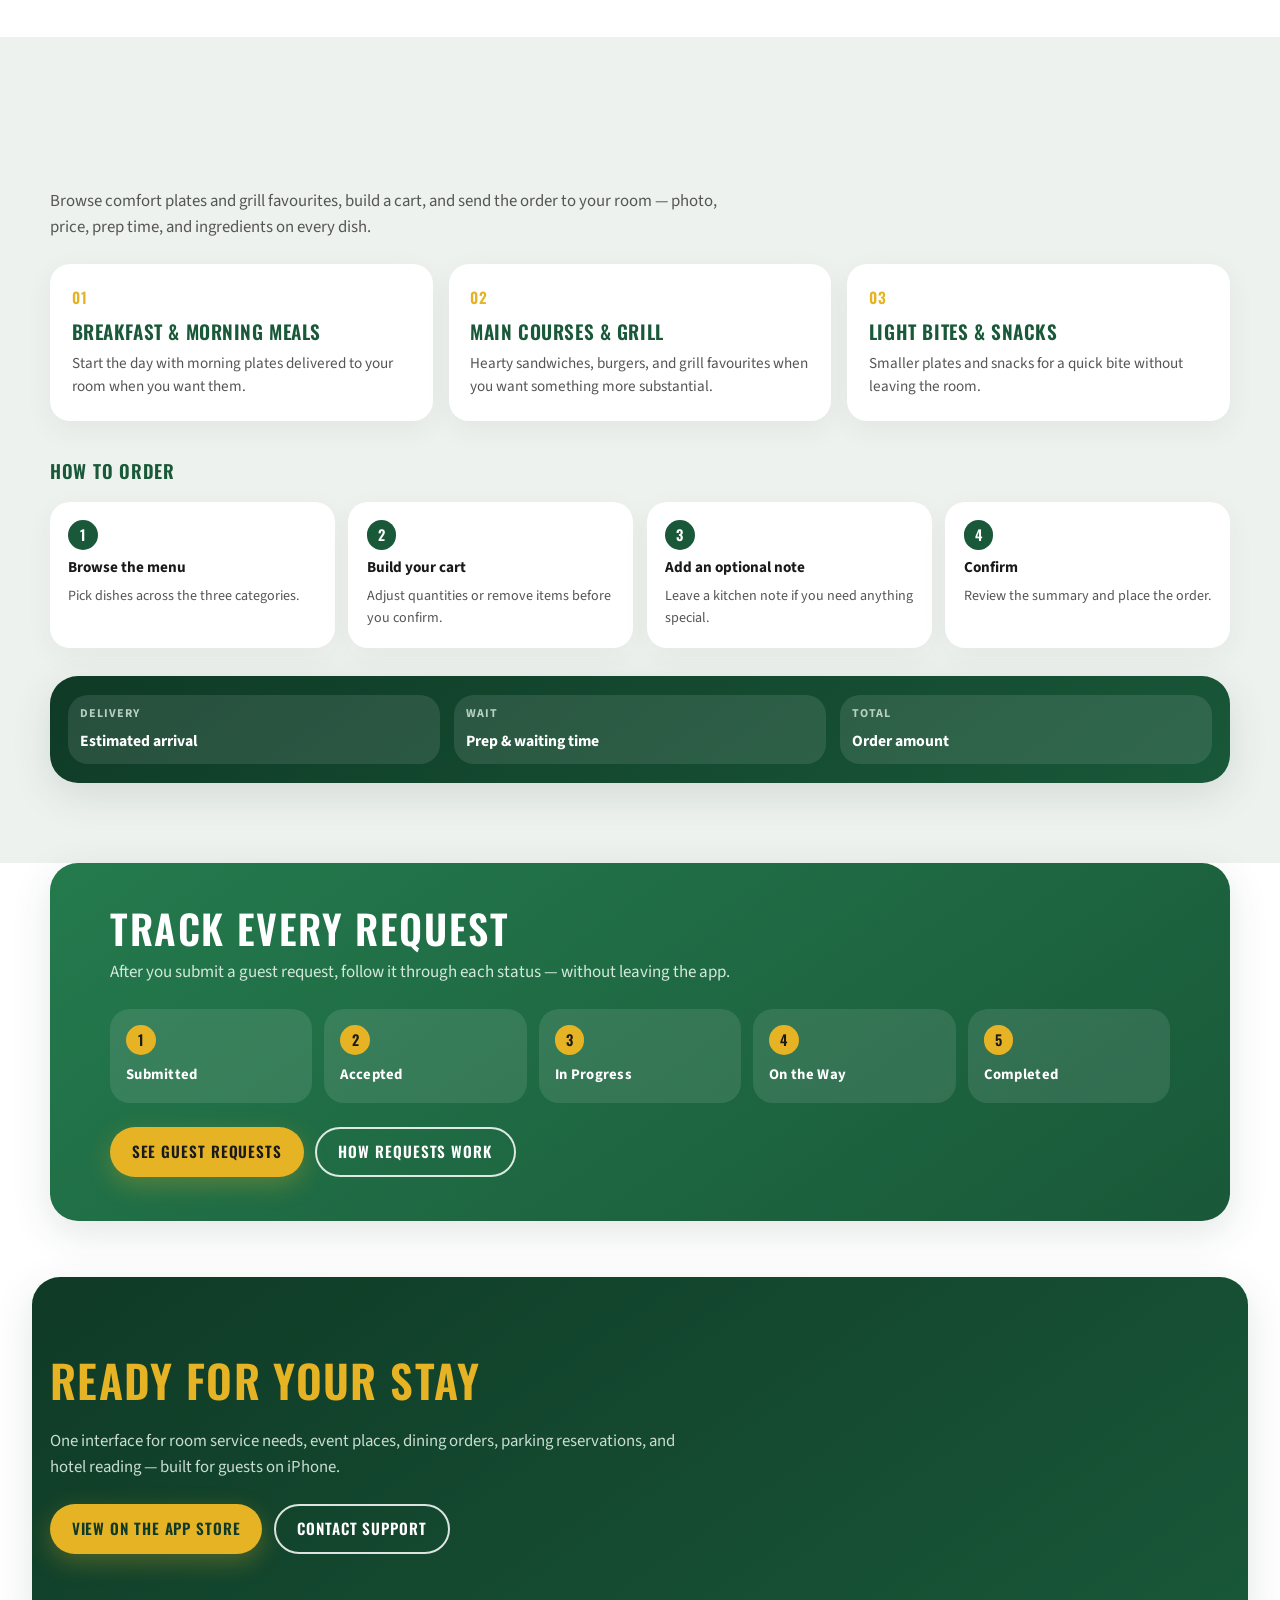
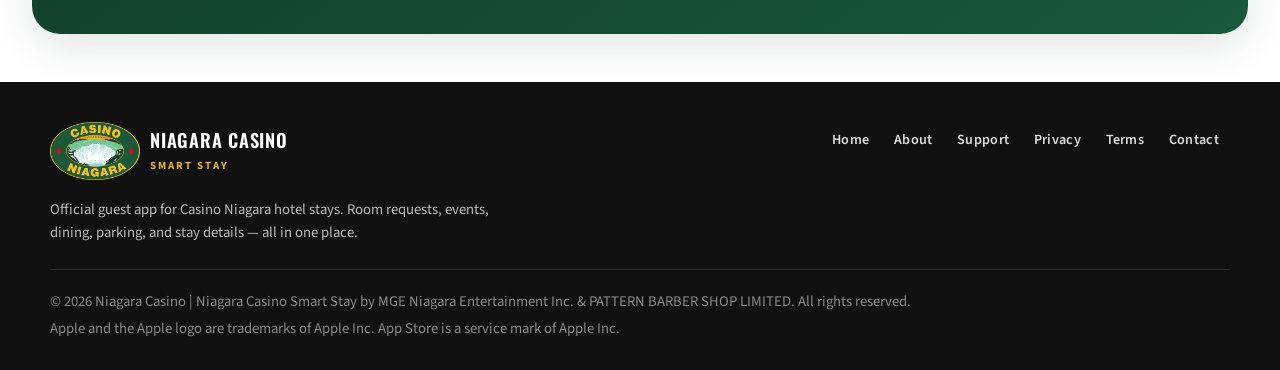
==== commit 3ef473da: "update" ====
--- a/index.html
+++ b/index.html
@@ -61,14 +61,6 @@
 
     <main id="content">
       <section class="billboard">
-        <div class="billboard-media" aria-hidden="true">
-          <img
-            src="assets/images/Casino_Niagara_Falls_1440x600.jpg"
-            alt=""
-            width="1440"
-            height="600"
-          />
-        </div>
         <div class="shell billboard-grid">
           <div class="billboard-copy">
             <span class="tag">Official hotel guest service app</span>
@@ -81,7 +73,7 @@
             <div class="row">
               <a
                 class="cta"
-                href="https://apps.apple.com/us/app/niagara-casino-smart-stay/id6819690968"
+                href="https://apps.apple.com/us/app/niagara-casino-smart-stay/id6822298980"
                 target="_blank"
                 rel="noopener noreferrer"
                 >View on the App Store</a
@@ -288,7 +280,7 @@
           <div class="row">
             <a
               class="cta"
-              href="https://apps.apple.com/us/app/niagara-casino-smart-stay/id6819690968"
+              href="https://apps.apple.com/us/app/niagara-casino-smart-stay/id6822298980"
               target="_blank"
               rel="noopener noreferrer"
               >View on the App Store</a
@@ -309,8 +301,7 @@
               ></a
             >
             <p>
-              Hotel guest service app for room requests, events, dining,
-              parking, and stay information.
+              Official guest app for Casino Niagara hotel stays. Room requests, events, dining, parking, and stay details — all in one place.
             </p>
           </div>
           <ul>
@@ -324,7 +315,7 @@
         </div>
         <div class="floor-legal">
           <p>
-            © 2026 Niagara Casino | Niagara Casino Smart Stay by Niagara Entertainment Inc. &amp; PATTERN BARBER SHOP LIMITED. All rights reserved.
+            © 2026 Niagara Casino | Niagara Casino Smart Stay by MGE Niagara Entertainment Inc. &amp; PATTERN BARBER SHOP LIMITED. All rights reserved.
           </p>
           <p>
             Apple and the Apple logo are trademarks of Apple Inc. App Store is a
--- a/assets/css/styles.css
+++ b/assets/css/styles.css
@@ -141,22 +141,16 @@
 .cta.dark { background: var(--green); color: #fff; box-shadow: 0 8px 24px rgba(25, 88, 57, 0.25); }
 .cta.dark:hover { background: var(--green-mid); }
 
-/* Billboard hero — full bleed photo, text on top */
+/* Billboard hero — gradient field, text + phone */
 .billboard {
   position: relative; isolation: isolate;
   min-height: min(78vh, 720px);
   display: grid; align-items: end;
   color: #fff;
   overflow: hidden;
-}
-.billboard-media {
-  position: absolute; inset: 0; z-index: -2;
-  background: var(--green-deep) center / cover no-repeat;
-}
-.billboard-media img { width: 100%; height: 100%; object-fit: cover; }
-.billboard::after {
-  position: absolute; inset: 0; z-index: -1; content: "";
-  background: linear-gradient(180deg, rgba(15,58,38,.35) 0%, rgba(15,58,38,.88) 72%);
+  background:
+    radial-gradient(ellipse 90% 70% at 85% 20%, rgba(201, 162, 39, 0.18), transparent 55%),
+    linear-gradient(165deg, var(--green-mid) 0%, var(--green-deep) 55%, #0a2819 100%);
 }
 .billboard-copy { padding: clamp(3rem, 8vw, 6rem) 0 clamp(2.5rem, 6vw, 4rem); max-width: none; }
 .billboard-grid {
